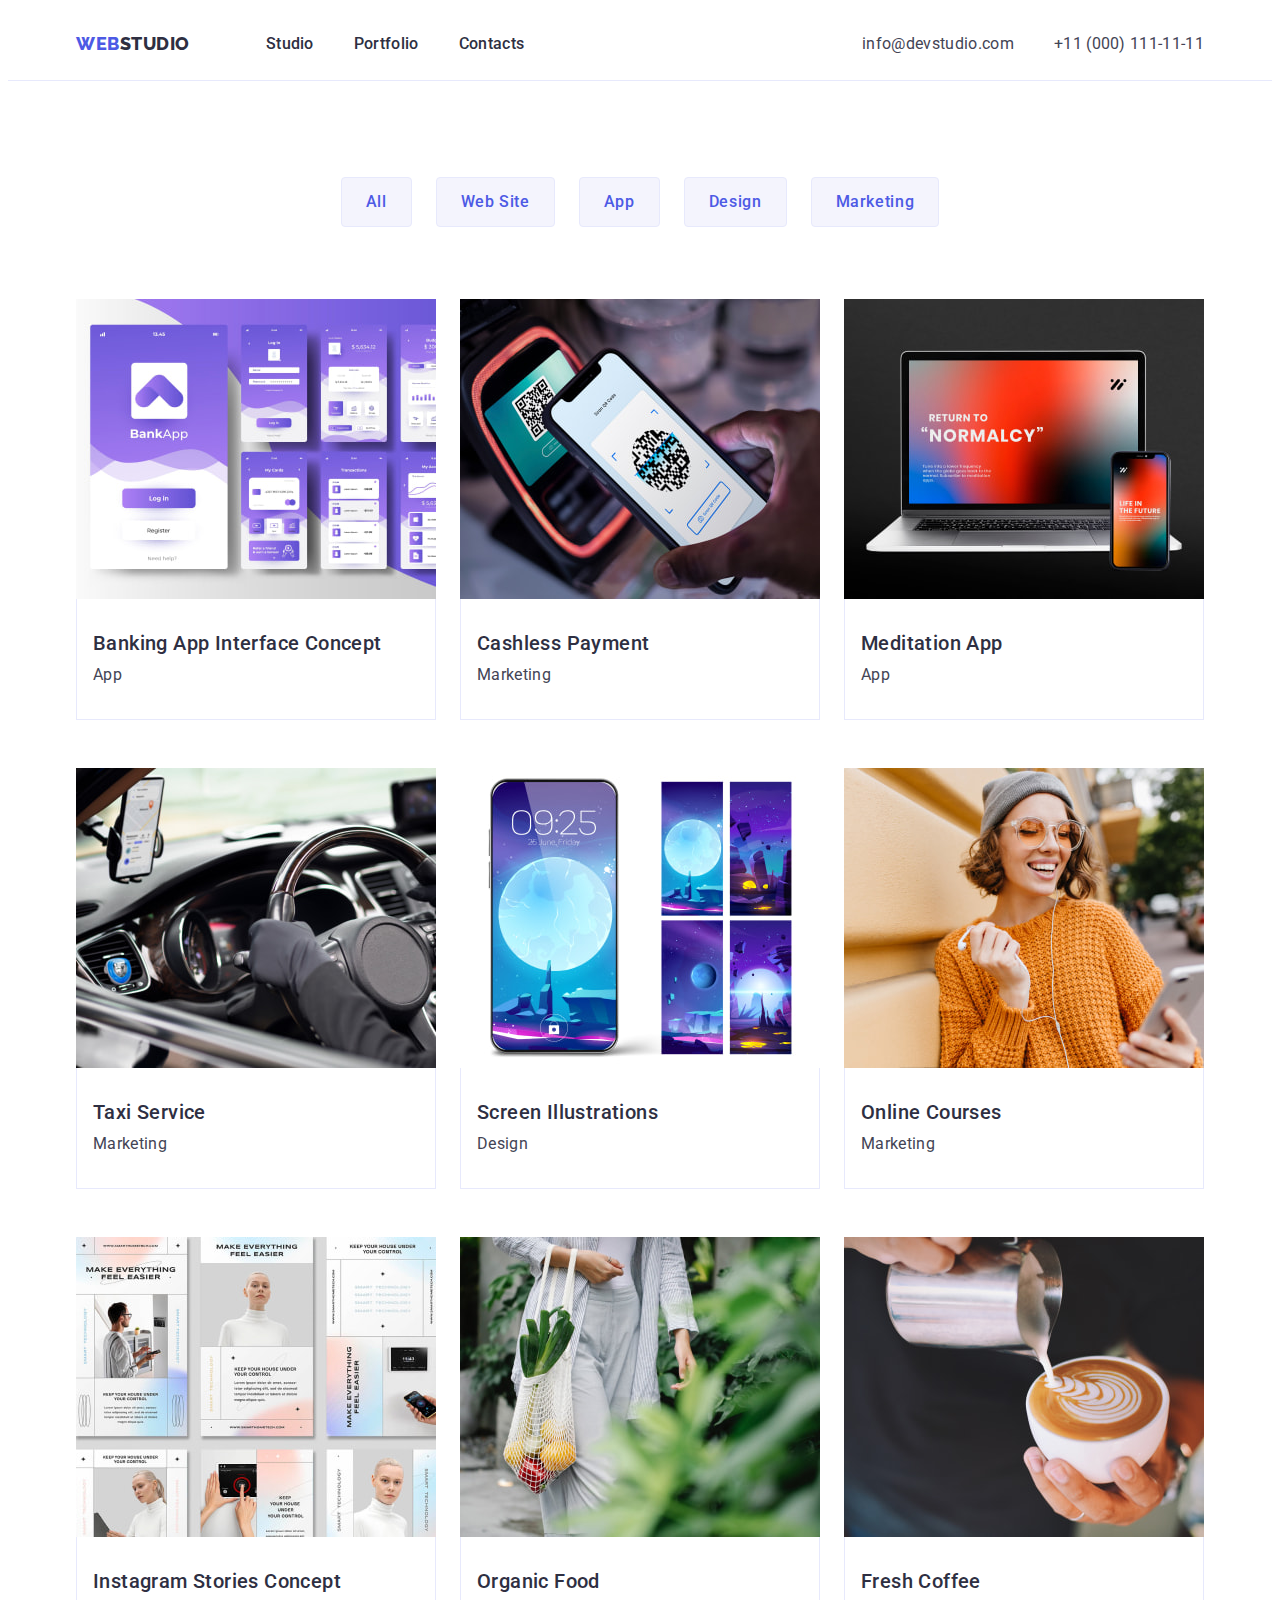
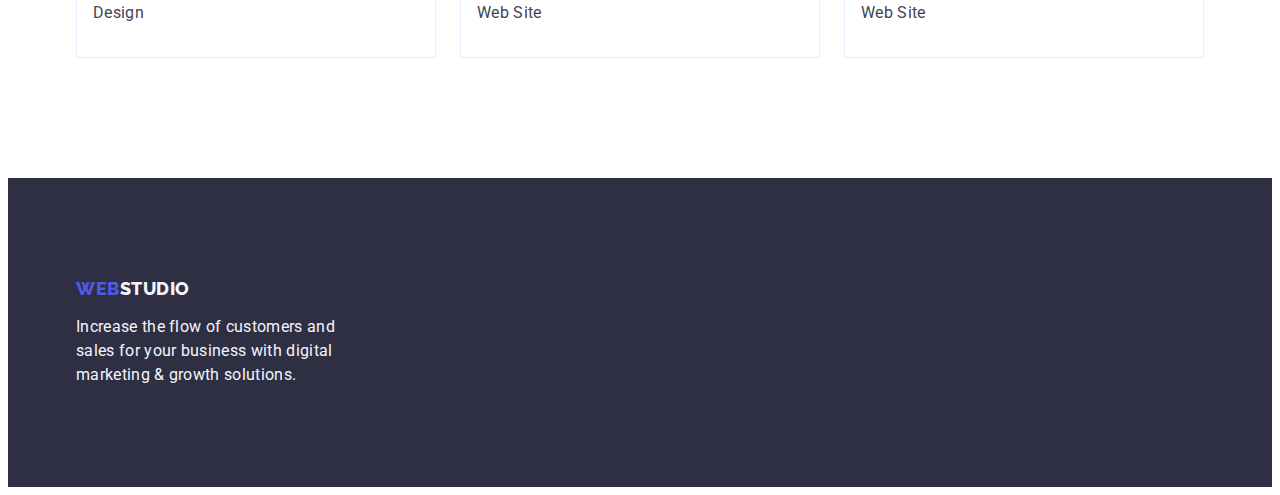
==== portfolio.html @ d641c291 "Initial commit" ====
<!DOCTYPE html>
<html lang="en">
  <head>
    <meta charset="UTF-8" />
    <meta http-equiv="X-UA-Compatible" content="IE=edge" />
    <meta name="viewport" content="width=device-width, initial-scale=1.0" />
    <title>Portfolio</title>
    <link rel="preconnect" href="https://fonts.googleapis.com" />
    <link rel="preconnect" href="https://fonts.gstatic.com" crossorigin />
    <link
      href="https://fonts.googleapis.com/css2?family=Raleway:wght@800&family=Roboto:wght@400;500;700;900&display=swap"
      rel="stylesheet"
    />
    <link
      rel="stylesheet"
      href="https://cdnjs.cloudflare.com/ajax/libs/modern-normalize/1.1.0/modern-normalize.min.css"
      integrity="sha512-wpPYUAdjBVSE4KJnH1VR1HeZfpl1ub8YT/NKx4PuQ5NmX2tKuGu6U/JRp5y+Y8XG2tV+wKQpNHVUX03MfMFn9Q=="
      crossorigin="anonymous"
      referrerpolicy="no-referrer"
    />
    <link rel="stylesheet" href="./css/styles.css" />
  </head>

  <body class="pfl-page-content">
    <!-- header section -->
    <header class="header">
      <div class="container flex-container">
        <!-- Menu nav -->
        <nav class="header-nav">
          <a class="logo link" href="./index.html">Web<span class="logo-web">Studio</span></a>
          <ul class="header-nav-list list">
            <li class="header-nav-item">
              <a class="header-nav-link link" href="./index.html">Studio</a>
            </li>
            <li class="header-nav-item">
              <a class="header-nav-link link" href="./portfolio.html">Portfolio</a>
            </li>
            <li class="header-nav-item">
              <a class="header-nav-link link" href="">Contacts</a>
            </li>
          </ul>
        </nav>
        <address class="header-contact">
          <ul class="header-contact-list list">
            <li class="header-contact-item">
              <a class="contact link" href="mailto:info@devstudio.com">info@devstudio.com</a>
            </li>
            <li class="header-contact-item">
              <a class="contact link" href="tel:+110001111111">+11 (000) 111-11-11</a>
            </li>
          </ul>
        </address>
      </div>
    </header>

    <!-- unique page content -->
    <main class="pfl-main">
      <section class="pfl-section">
        <div class="container">
          <h1 class="visually-hidden">Portfolio</h1>
          <!-- Filters section -->
          <ul class="pfl-filters-list list flex-container">
            <li class="pfl-filters-item">
              <button class="filter-btn btn" type="button">All</button>
            </li>
            <li class="pfl-filters-item">
              <button class="filter-btn btn" type="button">Web Site</button>
            </li>
            <li class="pfl-filters-item">
              <button class="filter-btn btn" type="button">App</button>
            </li>
            <li class="pfl-filters-item">
              <button class="filter-btn btn" type="button">Design</button>
            </li>
            <li class="pfl-filters-item">
              <button class="filter-btn btn" type="button">Marketing</button>
            </li>
          </ul>
          <!-- Row section -->
          <ul class="pfl-row-list list flex-container card-set">
            <li class="pfl-row-item card-set-item">
              <a class="link" href="./portfolio.html">
                <img
                  class="pfl-row-img"
                  src="./images/portfolio/row-1/img-1.jpg"
                  alt="Bank App"
                  width="360"
                  height="300"
                />
                <div class="row-text-container">
                  <h2 class="subtitle">Banking App Interface Concept</h2>
                  <p class="subtitle-txt">App</p>
                </div>
              </a>
            </li>
            <li class="pfl-row-item card-set-item">
              <a class="link" href="./portfolio.html">
                <img
                  class="pfl-row-img"
                  src="./images/portfolio/row-1/img-2.jpg"
                  alt="Cashless Payment"
                  width="360"
                  height="300"
                />
                <div class="row-text-container">
                  <h2 class="subtitle">Cashless Payment</h2>
                  <p class="subtitle-txt">Marketing</p>
                </div>
              </a>
            </li>
            <li class="pfl-row-item card-set-item">
              <a class="link" href="./portfolio.html">
                <img
                  class="pfl-row-img"
                  src="./images/portfolio/row-1/img-3.jpg"
                  alt="Computer App"
                  width="360"
                  height="300"
                />
                <div class="row-text-container">
                  <h2 class="subtitle">Meditation App</h2>
                  <p class="subtitle-txt">App</p>
                </div>
              </a>
            </li>
            <li class="pfl-row-item card-set-item">
              <a class="link" href="./portfolio.html">
                <img
                  class="pfl-row-img"
                  src="./images/portfolio/row-2/img-1.jpg"
                  alt="Driver"
                  width="360"
                  height="300"
                />
                <div class="row-text-container">
                  <h2 class="subtitle">Taxi Service</h2>
                  <p class="subtitle-txt">Marketing</p>
                </div>
              </a>
            </li>
            <li class="pfl-row-item card-set-item">
              <a class="link" href="./portfolio.html">
                <img
                  class="pfl-row-img"
                  src="./images/portfolio/row-2/img-2.jpg"
                  alt="Screen design"
                  width="360"
                  height="300"
                />
                <div class="row-text-container">
                  <h2 class="subtitle">Screen Illustrations</h2>
                  <p class="subtitle-txt">Design</p>
                </div>
              </a>
            </li>
            <li class="pfl-row-item card-set-item">
              <a class="link" href="./portfolio.html">
                <img
                  class="pfl-row-img"
                  src="./images/portfolio/row-2/img-3.jpg"
                  alt="Smiling Woman"
                  width="360"
                  height="300"
                />
                <div class="row-text-container">
                  <h2 class="subtitle">Online Courses</h2>
                  <p class="subtitle-txt">Marketing</p>
                </div>
              </a>
            </li>
            <li class="pfl-row-item card-set-item">
              <a class="link" href="./portfolio.html">
                <img
                  class="pfl-row-img"
                  src="./images/portfolio/row-3/img-1.jpg"
                  alt="Instagram Concept"
                  width="360"
                  height="300"
                />
                <div class="row-text-container">
                  <h2 class="subtitle">Instagram Stories Concept</h2>
                  <p class="subtitle-txt">Design</p>
                </div>
              </a>
            </li>
            <li class="pfl-row-item card-set-item">
              <a class="link" href="./portfolio.html">
                <img
                  class="pfl-row-img"
                  src="./images/portfolio/row-3/img-2.jpg"
                  alt="Bunch of fruits"
                  width="360"
                  height="300"
                />
                <div class="row-text-container">
                  <h2 class="subtitle">Organic Food</h2>
                  <p class="subtitle-txt">Web Site</p>
                </div>
              </a>
            </li>
            <li class="pfl-row-item card-set-item">
              <a class="link" href="./portfolio.html">
                <img
                  class="pfl-row-img"
                  src="./images/portfolio/row-3/img-3.jpg"
                  alt="Cup of coffee"
                  width="360"
                  height="300"
                />
                <div class="row-text-container">
                  <h2 class="subtitle">Fresh Coffee</h2>
                  <p class="subtitle-txt">Web Site</p>
                </div>
              </a>
            </li>
          </ul>
        </div>
      </section>
    </main>

    <!-- footer section -->
    <footer class="footer">
      <div class="container footer-container">
        <a class="logo link footer-logo" href="./index.html">Web<span class="logo-web logo-light">Studio</span> </a>
        <p class="footer-text subtitle-txt">
          Increase the flow of customers and sales for your business with digital marketing & growth solutions.
        </p>
      </div>
    </footer>
  </body>
</html>
---- css/styles.css ----
html {
  box-sizing: border-box;
}
*,
*::before,
*::after {
  box-sizing: inherit;
}
/**
  |============================
  | NORMALIZE VS RESET
  |============================
*/
img {
  display: block;
  max-width: 100%;
  height: auto;
}
h1,
h2,
h3,
h4,
h5,
h6,
p,
ul {
  margin: 0;
}
.list {
  list-style-type: none;
  padding: 0;
  margin: 0;
}
:root {
  /* Fonts */
  --primary-font: 'Roboto', sans-serif;
  --secondary-font: 'Raleway', sans-serif;
  /* Colors */
  --color-iris: #4d5ae5;
  --color-ocean: #404bbf;
  --color-navy-blue: #2e2f42;
  --color-green: #31d0aa;
  --color-slate: #434455;
  --color-light-slate: #8e8f99;
  --color-cornflower: #e7e9fc;
  --color-cloud: #f4f4fd;
  --color-navy-blue-modal: #2e2f42;
  --color-grey: #2e2f42;
  --color-white: #ffffff;
  --color-dairy: #fcfcfc;
  /* Text colors */
  --main-txt-cl: #434455;
  --sec-txt-cl: #2e2f42;
  --main-title-cl: #ffffff;

  /* Other */
  --indent: 24px;
  --items: 3;
}
body {
  background-color: var(--color-white);
  font-size: 16px;
  font-family: var(--primary-font);
  color: var(--main-txt-cl);
}
/**
  |============================
  | Base styles
  |============================
*/
.visually-hidden {
  position: absolute;
  width: 1px;
  height: 1px;
  margin: -1px;
  border: 0;
  padding: 0;
  white-space: nowrap;
  clip-path: inset(100%);
  clip: rect(0 0 0 0);
  overflow: hidden;
}
.section {
  padding: 120px 0;
}
.container {
  width: 1158px;
  margin: 0 auto;
  padding: 0 15px;
  /* outline: 2px solid red;
  outline-offset: -2px; */
}
.link {
  text-decoration: none;
}
.link:hover,
.link:focus {
  text-decoration: none;
}
.btn {
  font-family: inherit;
  cursor: pointer;
  background: var(--color-iris);
  font-size: 16px;
  font-weight: 500;
  line-height: 1.5;
  letter-spacing: 0.04em;
  text-decoration: none;
  text-transform: none;
  color: var(--color-white);
  /* box-shadow: 0px 4px 4px rgba(0, 0, 0, 0.15); */
  border-radius: 4px;
}
.btn:hover,
.btn:focus {
  background-color: var(--color-ocean);
  box-shadow: 0px 3px 1px rgba(0, 0, 0, 0.1), 0px 2px 1px rgba(0, 0, 0, 0.08), 0px 2px 2px rgba(0, 0, 0, 0.12);
  border-radius: 4px;
}
.main-title {
  font-family: var(--primary-font);
  font-size: 56px;
  font-weight: 700;
  line-height: 1.07;
  letter-spacing: 0.02em;
  text-align: center;
  color: var(--main-title-cl);
}
.section-title {
  font-size: 36px;
  font-weight: 700;
  line-height: 1.11;
  letter-spacing: 0.02em;
  text-transform: capitalize;
  text-align: center;
  color: var(--color-navy-blue);
  margin-bottom: 72px;
}
.subtitle {
  margin-bottom: 8px;
  font-size: 20px;
  font-weight: 500;
  line-height: 1.2;
  letter-spacing: 0.02em;
  color: var(--color-navy-blue);
}
.subtitle-txt {
  font-size: 16px;
  line-height: 1.5;
  letter-spacing: 0.02em;
  color: var(--color-slate);
}
.descr {
  font-size: 16px;
  font-weight: 500;
  line-height: 1.5;
  letter-spacing: 0.02em;
}
/* .button-text {
  font-size: 16px;
  font-weight: 500;
  line-height: 1.5;
  letter-spacing: 0.04em;
  text-decoration: none;
  text-transform: none;
  color: var(--color-white);
} */
.small-text {
  font-size: 12px;
  line-height: 1.16;
  letter-spacing: 0.04em;
}
.logo {
  font-family: var(--secondary-font);
  font-weight: 800;
  font-size: 18px;
  line-height: 1.17;
  letter-spacing: 0.03em;
  text-transform: uppercase;
  margin-right: 76px;
  color: var(--color-iris);
  padding: 24px 0;
}
.logo-web {
  color: var(--color-navy-blue);
}

.logo-light {
  color: var(--color-cloud);
}
/**
  |============================
  | Card set
  |============================
*/
.card-set {
  display: flex;
  flex-wrap: wrap;
  gap: var(--indent);
}
.card-set-item {
  flex-basis: calc((100% - var(--indent) * (var(--items) - 1)) / var(--items));
}
/**
  |============================
  | Main page styles
  |============================
*/
/* Header styles */
.header {
  border-bottom: 1px solid #e7e9fc;
}
.flex-container {
  display: flex;
  align-items: center;
}
/* nav section */
.header-nav {
  display: flex;
  align-items: center;
  margin-right: auto;
}
.header-nav-list {
  display: flex;
  align-items: center;
  gap: 40px;
}
.header-nav-link {
  font-family: var(--primary-font);
  font-weight: 500;
  font-size: 16px;
  line-height: 1.5;
  letter-spacing: 0.02em;
  color: var(--color-navy-blue);
  display: block;
  padding: 24px 0;
}
.header-nav-link:hover,
.header-nav-link:focus {
  color: var(--color-ocean);
}
/* contact section */
.header-contact {
  font-style: normal;
}
.header-contact-list {
  display: flex;
  align-items: center;
  gap: 40px;
}
.contact {
  font-size: 16px;
  line-height: 1.5;
  letter-spacing: 0.02em;
  color: var(--color-slate);
  padding: 24px 0;
  display: block;
}
.contact:hover,
.contact:focus {
  color: var(--color-ocean);
}
/* Main styles */
/* Hero section */
.main-hero {
  background-color: var(--color-navy-blue);
  padding-top: 188px;
  padding-bottom: 188px;
}
.main-hero-title {
  max-width: 496px;
  margin: auto;
  margin-bottom: 48px;
}
.main-hero-btn {
  display: block;
  min-width: 169px;
  height: 56px;
  padding: 15px 31px;
  margin: 0 auto;
  border: none;
}
.btn-container {
  padding-bottom: 120px;
}
/* Feature section */

/* .main-feature-list {
} */
.main-feature-item {
  --items: 4;
}
/* Service section */
.main-service {
  padding-top: 0;
}

/* team section */
.main-team {
  background-color: var(--color-cloud);
}
/* .main-team-title {
} */
/* .main-team-img {
} */
.main-team-list {
  flex-wrap: wrap;
  gap: 24px;
}
.main-team-item {
  background-color: var(--color-white);
  flex-basis: calc((100% - 3 * 24px) / 4);
  box-shadow: 0px 1px 6px rgba(46, 47, 66, 0.08), 0px 1px 1px rgba(46, 47, 66, 0.16), 0px 2px 1px rgba(46, 47, 66, 0.08);
  border-radius: 0px 0px 4px 4px;
}
.main-team-name {
  text-align: center;
  margin-bottom: 8px;
}
.main-team-text {
  text-align: center;
}
.team-card-txt {
  padding: 32px 16px;
  text-align: center;
}
/* Footer styles */
.footer {
  background-color: var(--color-navy-blue);
  padding: 100px 0;
}
.footer-text {
  color: var(--color-cloud);
  width: 264px;
}

.footer-logo {
  display: inline-block;
  margin: 0 0 16px 0;
  padding: 0;
}
/**
  |============================
  | Portfolio styles
  |============================
*/
/* Portfolio main content styles */
.pfl-section {
  padding: 96px 0 120px;
}
.pfl-filters-list {
  margin-bottom: 72px;
  gap: 24px;
  justify-content: center;
}
.filter-btn {
  background-color: var(--color-cloud);
  border: 1px solid var(--color-cornflower);
  padding: 12px 24px;
  border-radius: 4px;
  color: var(--color-iris);
}
.filter-btn:hover,
.filter-btn:focus {
  color: var(--color-white);
  border: 1px solid transparent;
}

/* .filter-btn-txt {
  padding: 12px 24px;
} */
.pfl-row-list {
  gap: 24px;
  row-gap: 48px;
}
/* .pfl-row-item {
  border: 1px solid #e7e9fc;
} */
.row-text-container {
  padding: 32px 16px;
  border: 1px solid #e7e9fc;
  border-top: none;
}
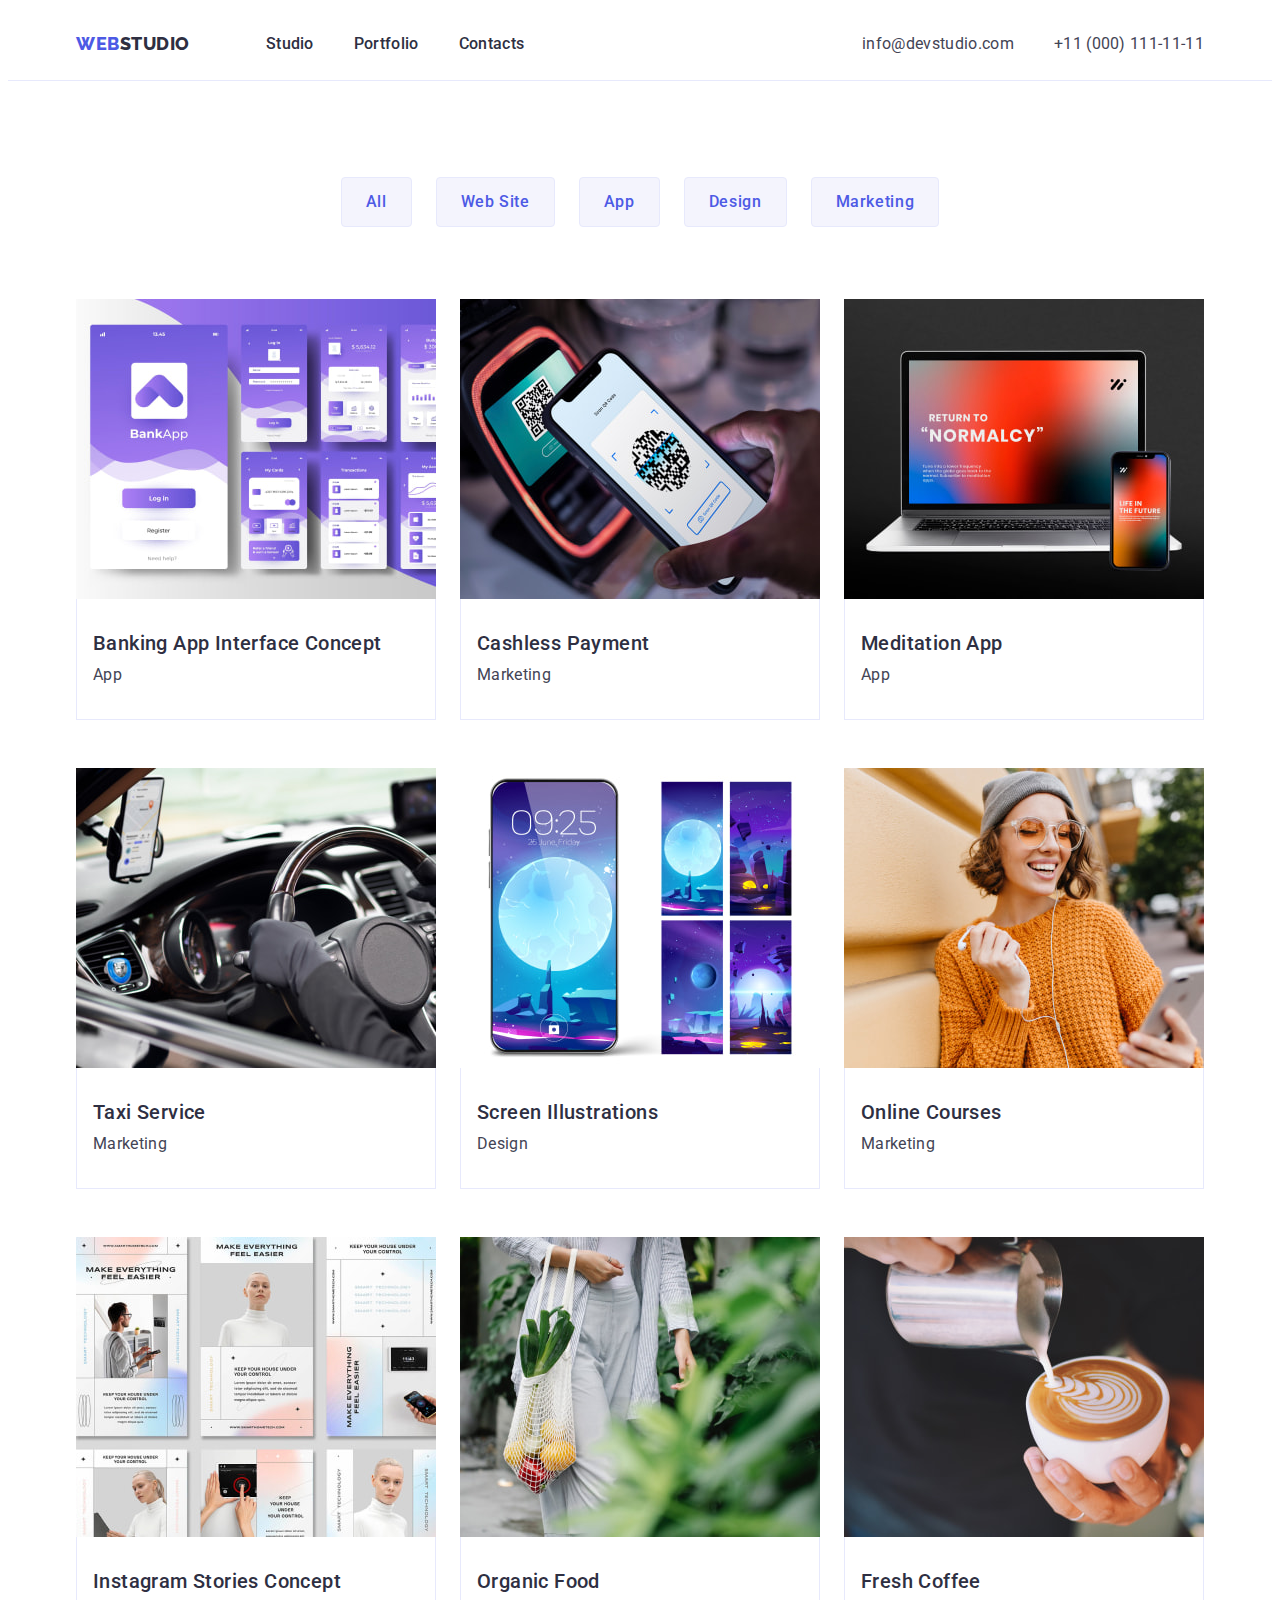
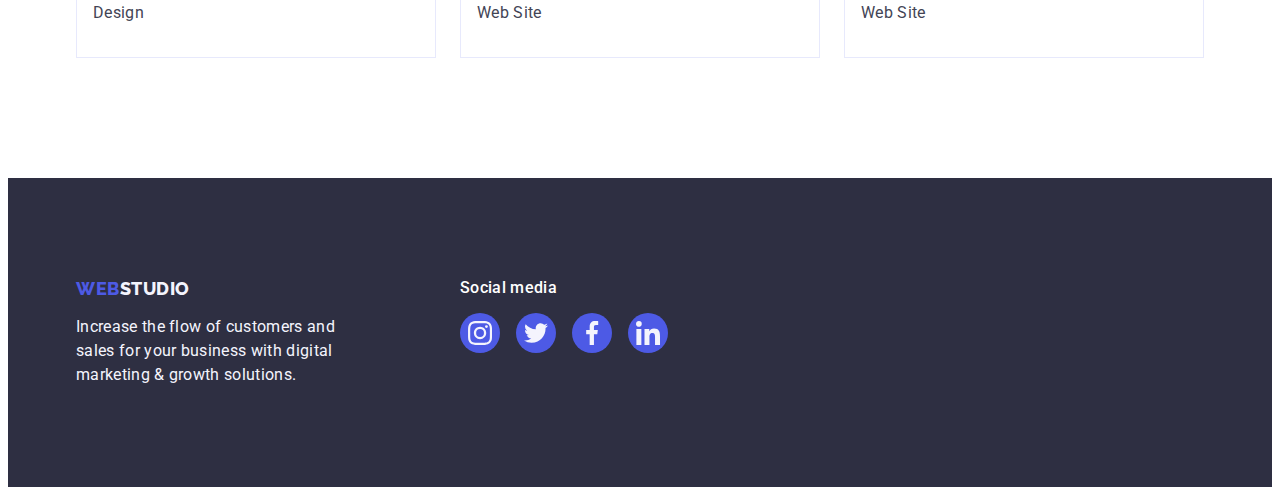
==== commit 7bf87067: "hw4 last edition" ====
--- a/portfolio.html
+++ b/portfolio.html
@@ -220,11 +220,46 @@
 
     <!-- footer section -->
     <footer class="footer">
-      <div class="container footer-container">
-        <a class="logo link footer-logo" href="./index.html">Web<span class="logo-web logo-light">Studio</span> </a>
-        <p class="footer-text subtitle-txt">
-          Increase the flow of customers and sales for your business with digital marketing & growth solutions.
-        </p>
+      <div class="footer-container container flex-container">
+        <div class="footer-txt">
+          <a class="logo link footer-logo" href="./index.html">Web<span class="logo-web logo-light">Studio</span></a>
+          <p class="footer-text subtitle-txt">
+            Increase the flow of customers and sales for your business with digital marketing & growth solutions.
+          </p>
+        </div>
+        <div class="footer-soc-media">
+          <p class="footer-soc-txt">Social media</p>
+          <ul class="footer-soc-list list flex-container">
+            <li class="footer-soc-item">
+              <a href="" class="footer-soc-link link" target="_blank" rel="noopener noreferrer nofollow">
+                <svg class="footer-soc-icon" width="24" height="24">
+                  <use href="./images/icons.svg#icon-instagram"></use>
+                </svg>
+              </a>
+            </li>
+            <li class="footer-soc-item">
+              <a href="" class="footer-soc-link link" target="_blank" rel="noopener noreferrer nofollow">
+                <svg class="footer-soc-icon" width="24" height="24">
+                  <use href="./images/icons.svg#icon-twitter"></use>
+                </svg>
+              </a>
+            </li>
+            <li class="footer-soc-item">
+              <a href="" class="footer-soc-link link" target="_blank" rel="noopener noreferrer nofollow">
+                <svg class="footer-soc-icon" width="24" height="24">
+                  <use href="./images/icons.svg#icon-facebook"></use>
+                </svg>
+              </a>
+            </li>
+            <li class="footer-soc-item">
+              <a href="" class="footer-soc-link link" target="_blank" rel="noopener noreferrer nofollow">
+                <svg class="footer-soc-icon" width="24" height="24">
+                  <use href="./images/icons.svg#icon-linkedin"></use>
+                </svg>
+              </a>
+            </li>
+          </ul>
+        </div>
       </div>
     </footer>
   </body>
--- a/css/styles.css
+++ b/css/styles.css
@@ -156,15 +156,7 @@
   line-height: 1.5;
   letter-spacing: 0.02em;
 }
-/* .button-text {
-  font-size: 16px;
-  font-weight: 500;
-  line-height: 1.5;
-  letter-spacing: 0.04em;
-  text-decoration: none;
-  text-transform: none;
-  color: var(--color-white);
-} */
+
 .small-text {
   font-size: 12px;
   line-height: 1.16;
@@ -266,6 +258,10 @@
   background-color: var(--color-navy-blue);
   padding-top: 188px;
   padding-bottom: 188px;
+  background-image: linear-gradient(rgba(46, 47, 66, 0.7), rgba(46, 47, 66, 0.7)), url(../images/hero-bg.jpg);
+  background-repeat: no-repeat;
+  background-position: center;
+  background-size: cover;
 }
 .main-hero-title {
   max-width: 496px;
@@ -285,11 +281,19 @@
 }
 /* Feature section */
 
-/* .main-feature-list {
-} */
 .main-feature-item {
   --items: 4;
 }
+.main-feature-img {
+  width: 264px;
+  height: 112px;
+  background-color: var(--color-cloud);
+  border-radius: 4px;
+  margin-bottom: 8px;
+  align-items: center;
+  justify-content: center;
+}
+
 /* Service section */
 .main-service {
   padding-top: 0;
@@ -299,17 +303,14 @@
 .main-team {
   background-color: var(--color-cloud);
 }
-/* .main-team-title {
-} */
-/* .main-team-img {
-} */
+
 .main-team-list {
   flex-wrap: wrap;
   gap: 24px;
 }
 .main-team-item {
   background-color: var(--color-white);
-  flex-basis: calc((100% - 3 * 24px) / 4);
+  flex-basis: calc((100% - 24px * 3) / 4);
   box-shadow: 0px 1px 6px rgba(46, 47, 66, 0.08), 0px 1px 1px rgba(46, 47, 66, 0.16), 0px 2px 1px rgba(46, 47, 66, 0.08);
   border-radius: 0px 0px 4px 4px;
 }
@@ -319,11 +320,70 @@
 }
 .main-team-text {
   text-align: center;
+  margin-bottom: 8px;
+}
+.team-soc-list {
+  display: flex;
+  justify-content: center;
+  gap: 24px;
+}
+.team-soc-item {
+  width: 40px;
+  height: 40px;
+}
+.team-soc-link {
+  width: 100%;
+  height: 100%;
+  display: flex;
+  background-color: var(--color-iris);
+  border-radius: 50%;
+  align-items: center;
+  justify-content: center;
+}
+.team-soc-link:hover {
+  background-color: var(--color-ocean);
 }
 .team-card-txt {
   padding: 32px 16px;
   text-align: center;
 }
+
+/* Customer section */
+
+.main-cust-list {
+  display: flex;
+  align-items: center;
+  justify-content: center;
+  gap: 24px;
+}
+.main-cust-item {
+  width: calc((100% - (24px * 5)) / 6);
+  height: 88px;
+}
+.main-cust-link {
+  width: 100%;
+  height: 100%;
+  display: flex;
+  align-items: center;
+  justify-content: center;
+  border: 1px solid #8e8f99;
+  border-radius: 4px;
+}
+
+.main-cust-link:hover {
+  border-color: var(--color-ocean);
+}
+
+.main-cust-link:hover .main-cust-icon {
+  fill: var(--color-ocean);
+}
+
+.main-cust-icon {
+  fill: var(--color-light-slate);
+  width: 104px;
+  height: 56px;
+}
+
 /* Footer styles */
 .footer {
   background-color: var(--color-navy-blue);
@@ -333,11 +393,43 @@
   color: var(--color-cloud);
   width: 264px;
 }
-
+.footer-container {
+  gap: 120px;
+  align-items: start;
+}
 .footer-logo {
   display: inline-block;
   margin: 0 0 16px 0;
   padding: 0;
+}
+
+.footer-soc-txt {
+  /* line-height: 24px; */
+  font-weight: 500;
+  letter-spacing: 0.02em;
+  color: var(--color-white);
+  margin-bottom: 16px;
+}
+.footer-soc-list {
+  justify-content: center;
+  gap: 16px;
+}
+.footer-soc-item {
+  width: 40px;
+  height: 40px;
+}
+.footer-soc-link {
+  width: 100%;
+  height: 100%;
+  display: flex;
+  background-color: var(--color-iris);
+  border-radius: 50%;
+  align-items: center;
+  justify-content: center;
+}
+
+.footer-soc-link:hover {
+  background-color: var(--color-green);
 }
 /**
   |============================
@@ -373,9 +465,11 @@
   gap: 24px;
   row-gap: 48px;
 }
-/* .pfl-row-item {
+.pfl-row-item:hover,
+.pfl-row-item:focus {
+  box-shadow: 0px 1px 6px rgba(46, 47, 66, 0.08), 0px 1px 1px rgba(46, 47, 66, 0.16), 0px 2px 1px rgba(46, 47, 66, 0.08);
   border: 1px solid #e7e9fc;
-} */
+}
 .row-text-container {
   padding: 32px 16px;
   border: 1px solid #e7e9fc;
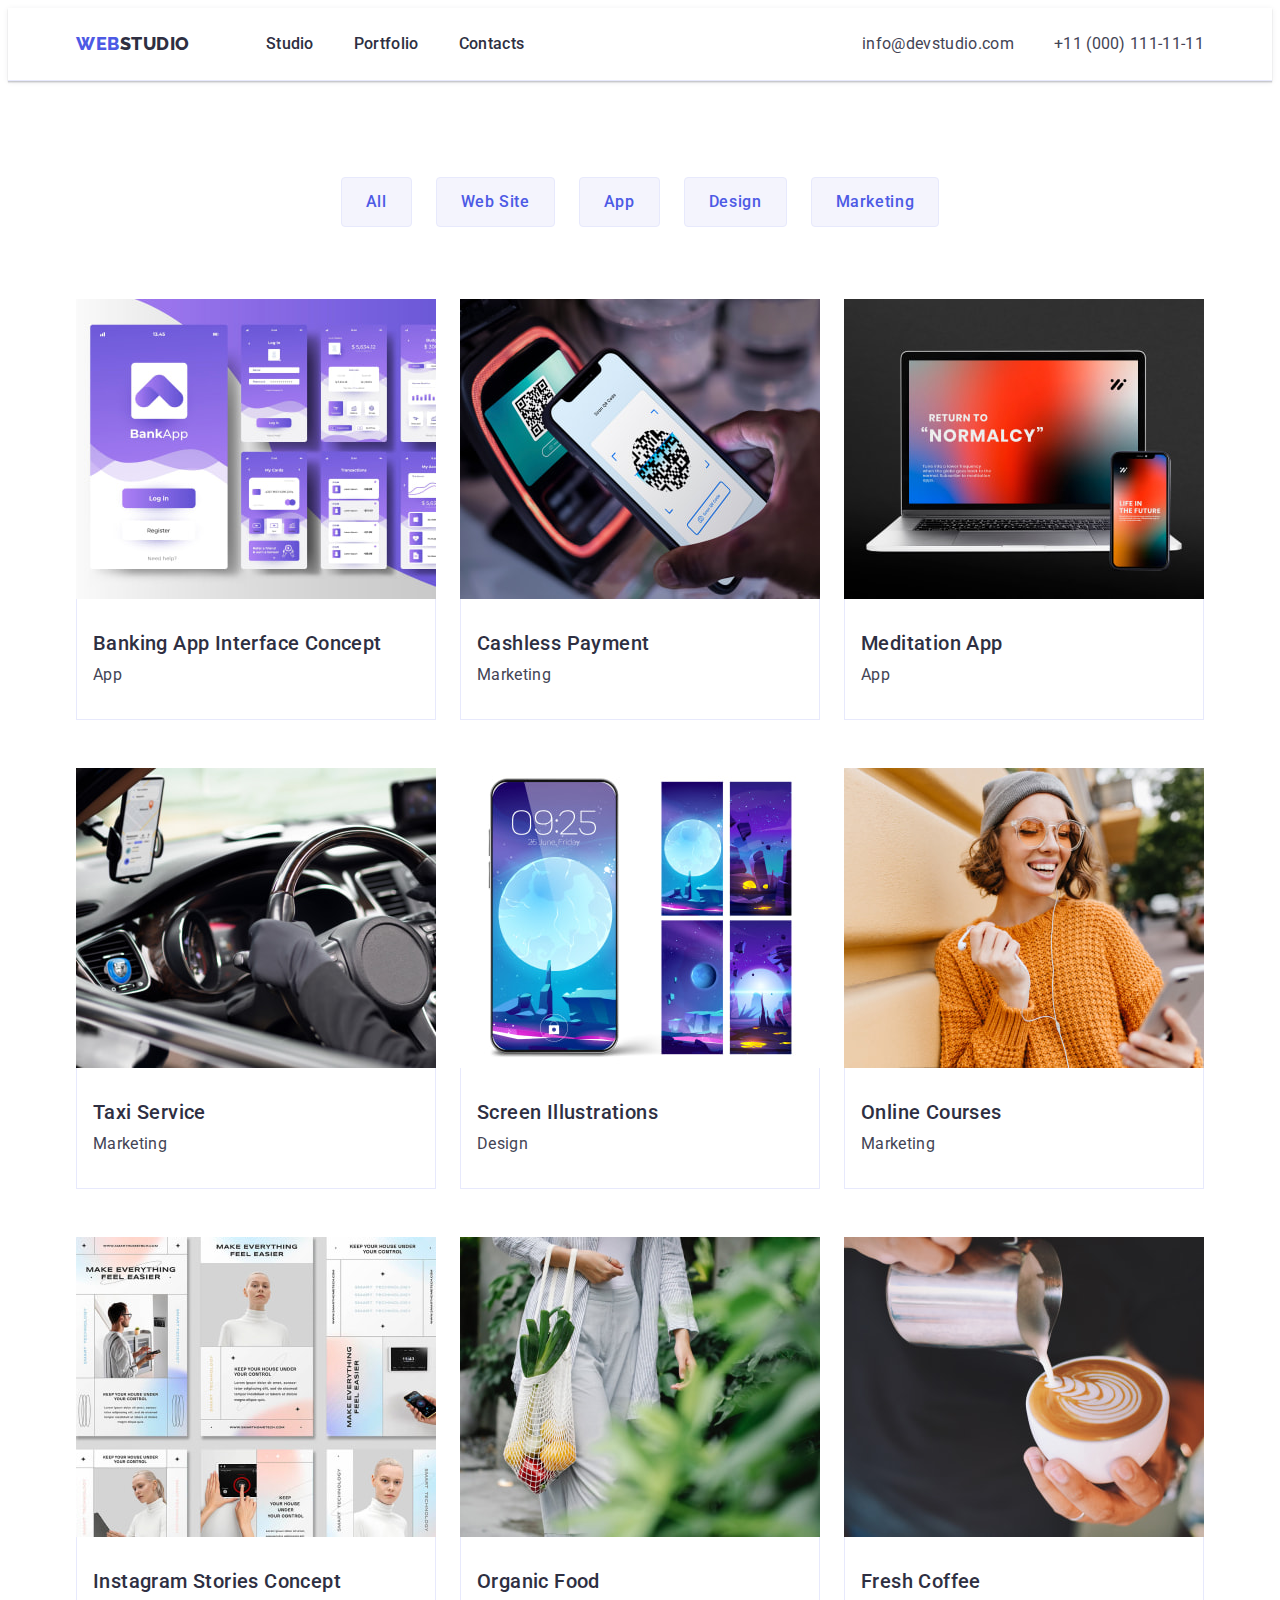
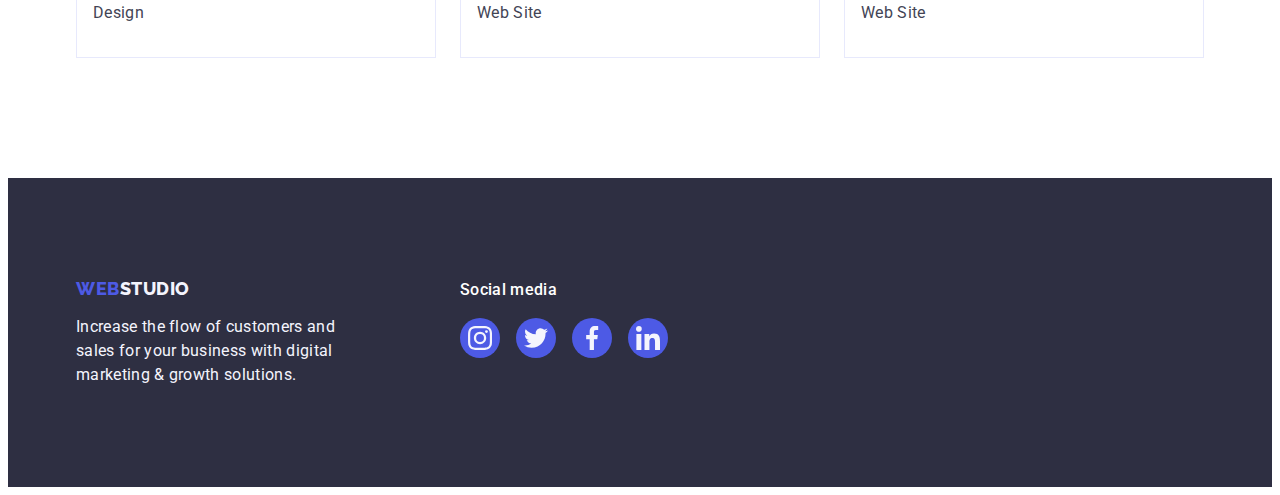
==== commit adeafc47: "hw4 last edition 2.0" ====
--- a/portfolio.html
+++ b/portfolio.html
@@ -79,7 +79,7 @@
           <!-- Row section -->
           <ul class="pfl-row-list list flex-container card-set">
             <li class="pfl-row-item card-set-item">
-              <a class="link" href="./portfolio.html">
+              <a class="pfl-row-link link" href="./portfolio.html">
                 <img
                   class="pfl-row-img"
                   src="./images/portfolio/row-1/img-1.jpg"
@@ -94,7 +94,7 @@
               </a>
             </li>
             <li class="pfl-row-item card-set-item">
-              <a class="link" href="./portfolio.html">
+              <a class="pfl-row-link link" href="./portfolio.html">
                 <img
                   class="pfl-row-img"
                   src="./images/portfolio/row-1/img-2.jpg"
@@ -109,7 +109,7 @@
               </a>
             </li>
             <li class="pfl-row-item card-set-item">
-              <a class="link" href="./portfolio.html">
+              <a class="pfl-row-link link" href="./portfolio.html">
                 <img
                   class="pfl-row-img"
                   src="./images/portfolio/row-1/img-3.jpg"
@@ -124,7 +124,7 @@
               </a>
             </li>
             <li class="pfl-row-item card-set-item">
-              <a class="link" href="./portfolio.html">
+              <a class="pfl-row-link link" href="./portfolio.html">
                 <img
                   class="pfl-row-img"
                   src="./images/portfolio/row-2/img-1.jpg"
@@ -139,7 +139,7 @@
               </a>
             </li>
             <li class="pfl-row-item card-set-item">
-              <a class="link" href="./portfolio.html">
+              <a class="pfl-row-link link" href="./portfolio.html">
                 <img
                   class="pfl-row-img"
                   src="./images/portfolio/row-2/img-2.jpg"
@@ -154,7 +154,7 @@
               </a>
             </li>
             <li class="pfl-row-item card-set-item">
-              <a class="link" href="./portfolio.html">
+              <a class="pfl-row-link link" href="./portfolio.html">
                 <img
                   class="pfl-row-img"
                   src="./images/portfolio/row-2/img-3.jpg"
@@ -169,7 +169,7 @@
               </a>
             </li>
             <li class="pfl-row-item card-set-item">
-              <a class="link" href="./portfolio.html">
+              <a class="pfl-row-link link" href="./portfolio.html">
                 <img
                   class="pfl-row-img"
                   src="./images/portfolio/row-3/img-1.jpg"
@@ -184,7 +184,7 @@
               </a>
             </li>
             <li class="pfl-row-item card-set-item">
-              <a class="link" href="./portfolio.html">
+              <a class="pfl-row-link link" href="./portfolio.html">
                 <img
                   class="pfl-row-img"
                   src="./images/portfolio/row-3/img-2.jpg"
@@ -199,7 +199,7 @@
               </a>
             </li>
             <li class="pfl-row-item card-set-item">
-              <a class="link" href="./portfolio.html">
+              <a class="pfl-row-link link" href="./portfolio.html">
                 <img
                   class="pfl-row-img"
                   src="./images/portfolio/row-3/img-3.jpg"
--- a/css/styles.css
+++ b/css/styles.css
@@ -1,21 +1,25 @@
 html {
   box-sizing: border-box;
 }
+
 *,
 *::before,
 *::after {
   box-sizing: inherit;
 }
+
 /**
   |============================
   | NORMALIZE VS RESET
   |============================
 */
+
 img {
   display: block;
   max-width: 100%;
   height: auto;
 }
+
 h1,
 h2,
 h3,
@@ -26,11 +30,13 @@
 ul {
   margin: 0;
 }
+
 .list {
   list-style-type: none;
   padding: 0;
   margin: 0;
 }
+
 :root {
   /* Fonts */
   --primary-font: 'Roboto', sans-serif;
@@ -57,17 +63,20 @@
   --indent: 24px;
   --items: 3;
 }
+
 body {
   background-color: var(--color-white);
   font-size: 16px;
   font-family: var(--primary-font);
   color: var(--main-txt-cl);
 }
+
 /**
   |============================
   | Base styles
   |============================
 */
+
 .visually-hidden {
   position: absolute;
   width: 1px;
@@ -80,9 +89,11 @@
   clip: rect(0 0 0 0);
   overflow: hidden;
 }
+
 .section {
   padding: 120px 0;
 }
+
 .container {
   width: 1158px;
   margin: 0 auto;
@@ -90,13 +101,16 @@
   /* outline: 2px solid red;
   outline-offset: -2px; */
 }
+
 .link {
   text-decoration: none;
 }
+
 .link:hover,
 .link:focus {
   text-decoration: none;
 }
+
 .btn {
   font-family: inherit;
   cursor: pointer;
@@ -111,12 +125,14 @@
   /* box-shadow: 0px 4px 4px rgba(0, 0, 0, 0.15); */
   border-radius: 4px;
 }
+
 .btn:hover,
 .btn:focus {
   background-color: var(--color-ocean);
   box-shadow: 0px 3px 1px rgba(0, 0, 0, 0.1), 0px 2px 1px rgba(0, 0, 0, 0.08), 0px 2px 2px rgba(0, 0, 0, 0.12);
   border-radius: 4px;
 }
+
 .main-title {
   font-family: var(--primary-font);
   font-size: 56px;
@@ -126,6 +142,7 @@
   text-align: center;
   color: var(--main-title-cl);
 }
+
 .section-title {
   font-size: 36px;
   font-weight: 700;
@@ -136,6 +153,7 @@
   color: var(--color-navy-blue);
   margin-bottom: 72px;
 }
+
 .subtitle {
   margin-bottom: 8px;
   font-size: 20px;
@@ -144,12 +162,14 @@
   letter-spacing: 0.02em;
   color: var(--color-navy-blue);
 }
+
 .subtitle-txt {
   font-size: 16px;
   line-height: 1.5;
   letter-spacing: 0.02em;
   color: var(--color-slate);
 }
+
 .descr {
   font-size: 16px;
   font-weight: 500;
@@ -162,6 +182,7 @@
   line-height: 1.16;
   letter-spacing: 0.04em;
 }
+
 .logo {
   font-family: var(--secondary-font);
   font-weight: 800;
@@ -173,6 +194,7 @@
   color: var(--color-iris);
   padding: 24px 0;
 }
+
 .logo-web {
   color: var(--color-navy-blue);
 }
@@ -180,43 +202,55 @@
 .logo-light {
   color: var(--color-cloud);
 }
+
 /**
   |============================
   | Card set
   |============================
 */
+
 .card-set {
   display: flex;
   flex-wrap: wrap;
   gap: var(--indent);
 }
+
 .card-set-item {
   flex-basis: calc((100% - var(--indent) * (var(--items) - 1)) / var(--items));
 }
+
 /**
   |============================
   | Main page styles
   |============================
 */
+
 /* Header styles */
+
 .header {
   border-bottom: 1px solid #e7e9fc;
-}
+  box-shadow: 0px 2px 1px rgba(46, 47, 66, 0.08), 0px 1px 1px rgba(46, 47, 66, 0.16), 0px 1px 6px rgba(46, 47, 66, 0.08);
+}
+
 .flex-container {
   display: flex;
   align-items: center;
 }
+
 /* nav section */
+
 .header-nav {
   display: flex;
   align-items: center;
   margin-right: auto;
 }
+
 .header-nav-list {
   display: flex;
   align-items: center;
   gap: 40px;
 }
+
 .header-nav-link {
   font-family: var(--primary-font);
   font-weight: 500;
@@ -227,19 +261,23 @@
   display: block;
   padding: 24px 0;
 }
+
 .header-nav-link:hover,
 .header-nav-link:focus {
   color: var(--color-ocean);
 }
+
 /* contact section */
 .header-contact {
   font-style: normal;
 }
+
 .header-contact-list {
   display: flex;
   align-items: center;
   gap: 40px;
 }
+
 .contact {
   font-size: 16px;
   line-height: 1.5;
@@ -248,14 +286,23 @@
   padding: 24px 0;
   display: block;
 }
+
 .contact:hover,
 .contact:focus {
   color: var(--color-ocean);
 }
-/* Main styles */
+
+/**
+  |============================
+  | Main styles
+  |============================
+*/
+
 /* Hero section */
+
 .main-hero {
   background-color: var(--color-navy-blue);
+  max-width: 1440px;
   padding-top: 188px;
   padding-bottom: 188px;
   background-image: linear-gradient(rgba(46, 47, 66, 0.7), rgba(46, 47, 66, 0.7)), url(../images/hero-bg.jpg);
@@ -263,11 +310,13 @@
   background-position: center;
   background-size: cover;
 }
+
 .main-hero-title {
   max-width: 496px;
   margin: auto;
   margin-bottom: 48px;
 }
+
 .main-hero-btn {
   display: block;
   min-width: 169px;
@@ -276,16 +325,18 @@
   margin: 0 auto;
   border: none;
 }
+
 .btn-container {
   padding-bottom: 120px;
 }
+
 /* Feature section */
 
 .main-feature-item {
   --items: 4;
 }
+
 .main-feature-img {
-  width: 264px;
   height: 112px;
   background-color: var(--color-cloud);
   border-radius: 4px;
@@ -294,12 +345,19 @@
   justify-content: center;
 }
 
+/* .main-feature-icon {
+  width: 64px;
+  height: 64px;
+} */
+
 /* Service section */
+
 .main-service {
   padding-top: 0;
 }
 
 /* team section */
+
 .main-team {
   background-color: var(--color-cloud);
 }
@@ -308,29 +366,35 @@
   flex-wrap: wrap;
   gap: 24px;
 }
+
 .main-team-item {
   background-color: var(--color-white);
   flex-basis: calc((100% - 24px * 3) / 4);
   box-shadow: 0px 1px 6px rgba(46, 47, 66, 0.08), 0px 1px 1px rgba(46, 47, 66, 0.16), 0px 2px 1px rgba(46, 47, 66, 0.08);
   border-radius: 0px 0px 4px 4px;
 }
+
 .main-team-name {
   text-align: center;
   margin-bottom: 8px;
 }
+
 .main-team-text {
   text-align: center;
   margin-bottom: 8px;
 }
+
 .team-soc-list {
   display: flex;
   justify-content: center;
   gap: 24px;
 }
+
 .team-soc-item {
   width: 40px;
   height: 40px;
 }
+
 .team-soc-link {
   width: 100%;
   height: 100%;
@@ -340,9 +404,16 @@
   align-items: center;
   justify-content: center;
 }
-.team-soc-link:hover {
+
+.team-soc-link:hover,
+.team-soc-link:focus {
   background-color: var(--color-ocean);
 }
+
+.team-soc-icon {
+  fill: var(--color-cloud);
+}
+
 .team-card-txt {
   padding: 32px 16px;
   text-align: center;
@@ -356,32 +427,35 @@
   justify-content: center;
   gap: 24px;
 }
+
 .main-cust-item {
   width: calc((100% - (24px * 5)) / 6);
   height: 88px;
 }
+
 .main-cust-link {
   width: 100%;
   height: 100%;
   display: flex;
   align-items: center;
   justify-content: center;
+  color: #8e8f99;
   border: 1px solid #8e8f99;
   border-radius: 4px;
 }
 
-.main-cust-link:hover {
+.main-cust-link:hover,
+.main-cust-link:focus {
   border-color: var(--color-ocean);
 }
 
-.main-cust-link:hover .main-cust-icon {
+.main-cust-link:hover .main-cust-icon,
+.main-cust-link:focus .main-cust-icon {
   fill: var(--color-ocean);
 }
 
 .main-cust-icon {
-  fill: var(--color-light-slate);
-  width: 104px;
-  height: 56px;
+  fill: currentColor;
 }
 
 /* Footer styles */
@@ -389,14 +463,21 @@
   background-color: var(--color-navy-blue);
   padding: 100px 0;
 }
+
 .footer-text {
   color: var(--color-cloud);
   width: 264px;
 }
+
 .footer-container {
-  gap: 120px;
-  align-items: start;
-}
+  display: flex;
+  align-items: baseline;
+}
+
+.footer-txt {
+  margin-right: 120px;
+}
+
 .footer-logo {
   display: inline-block;
   margin: 0 0 16px 0;
@@ -404,20 +485,23 @@
 }
 
 .footer-soc-txt {
-  /* line-height: 24px; */
+  line-height: 1.5;
   font-weight: 500;
   letter-spacing: 0.02em;
   color: var(--color-white);
   margin-bottom: 16px;
 }
+
 .footer-soc-list {
   justify-content: center;
   gap: 16px;
 }
+
 .footer-soc-item {
   width: 40px;
   height: 40px;
 }
+
 .footer-soc-link {
   width: 100%;
   height: 100%;
@@ -428,23 +512,33 @@
   justify-content: center;
 }
 
-.footer-soc-link:hover {
+.footer-soc-link:hover,
+.footer-soc-link:focus {
   background-color: var(--color-green);
 }
+
+.footer-soc-icon {
+  fill: var(--color-cloud);
+}
+
 /**
   |============================
   | Portfolio styles
   |============================
 */
+
 /* Portfolio main content styles */
+
 .pfl-section {
   padding: 96px 0 120px;
 }
+
 .pfl-filters-list {
   margin-bottom: 72px;
   gap: 24px;
   justify-content: center;
 }
+
 .filter-btn {
   background-color: var(--color-cloud);
   border: 1px solid var(--color-cornflower);
@@ -452,24 +546,32 @@
   border-radius: 4px;
   color: var(--color-iris);
 }
+
 .filter-btn:hover,
 .filter-btn:focus {
   color: var(--color-white);
   border: 1px solid transparent;
 }
 
-/* .filter-btn-txt {
-  padding: 12px 24px;
-} */
 .pfl-row-list {
   gap: 24px;
   row-gap: 48px;
 }
+
+.pfl-row-item {
+  display: block;
+}
+
+/* .pfl-row-link:hover,
+.pfl-row-link:focus {
+  box-shadow: 0px 1px 6px rgba(46, 47, 66, 0.08), 0px 1px 1px rgba(46, 47, 66, 0.16), 0px 2px 1px rgba(46, 47, 66, 0.08);
+} */
+
 .pfl-row-item:hover,
 .pfl-row-item:focus {
   box-shadow: 0px 1px 6px rgba(46, 47, 66, 0.08), 0px 1px 1px rgba(46, 47, 66, 0.16), 0px 2px 1px rgba(46, 47, 66, 0.08);
-  border: 1px solid #e7e9fc;
-}
+}
+
 .row-text-container {
   padding: 32px 16px;
   border: 1px solid #e7e9fc;
